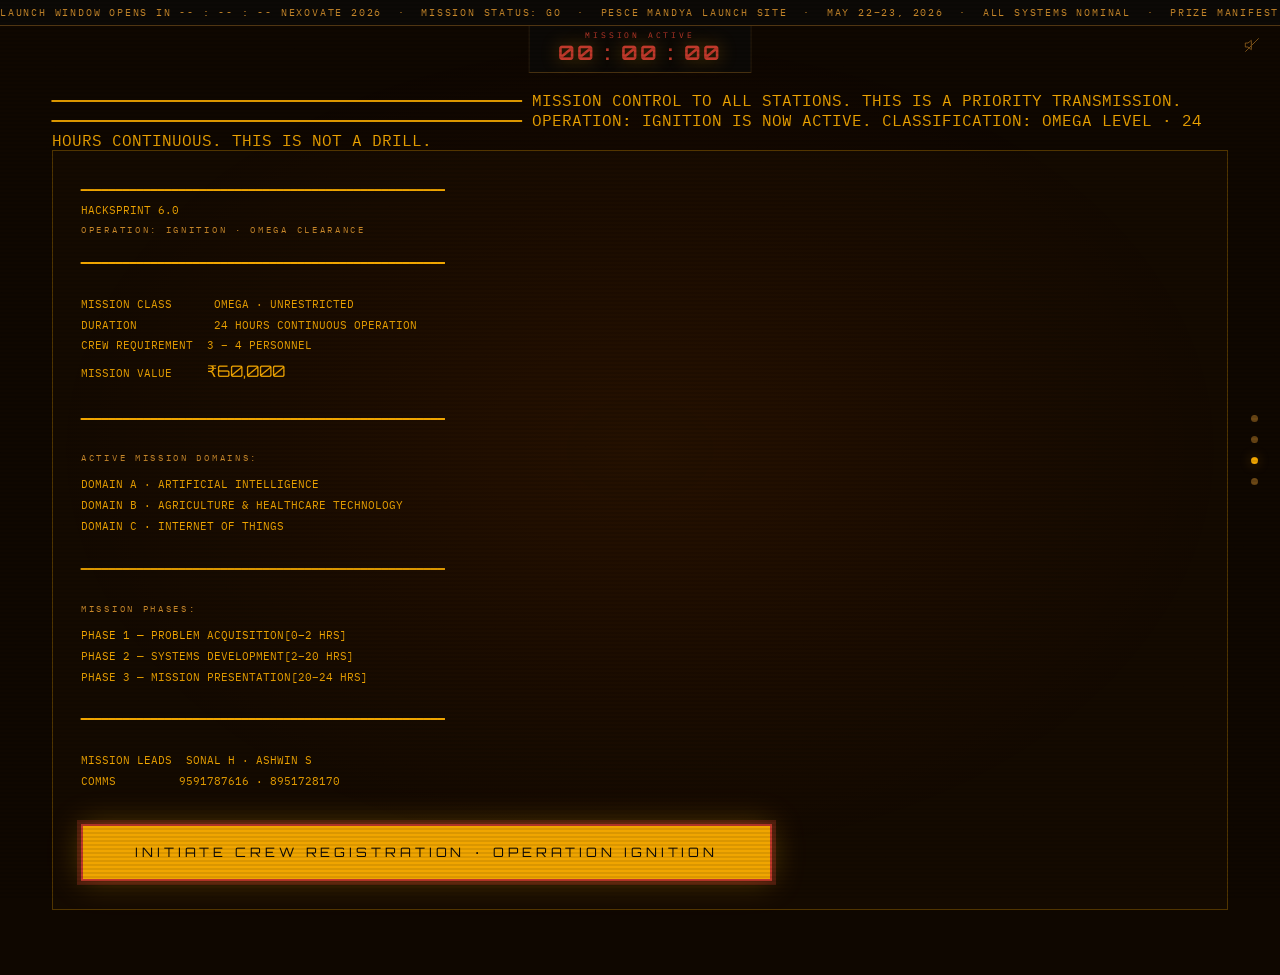
==== hacksprint.html @ f3a2b537 "Second Commit" ====
<!DOCTYPE html>
<html lang="en">
<head>
  <meta charset="UTF-8">
  <meta name="viewport" content="width=device-width, initial-scale=1.0">
  <title>OPERATION IGNITION · NEXOVATE 2026</title>
  
  <link rel="preconnect" href="https://fonts.googleapis.com">
  <link href="https://fonts.googleapis.com/css2?family=Orbitron:wght@400;700;900&family=IBM+Plex+Mono:ital,wght@0,300;0,400;0,500;1,400&display=swap" rel="stylesheet">
  
  <link rel="stylesheet" href="css/base.css">
  <link rel="stylesheet" href="css/chrome.css">
  <link rel="stylesheet" href="css/transitions.css">
  <link rel="stylesheet" href="css/hacksprint.css">
  
  <script src="js/navigate.js"></script>
  <script src="js/chrome.js"></script>

</head>
<body data-page="hacksprint">
  <main class="page">
    <div class="tx-block" id="tx-block">
      <span class="tx-line">━━━━━━━━━━━━━━━━━━━━━━━━━━━━━━━━━━━━━━━━━━━━━━━</span>
      <span class="tx-line">MISSION CONTROL TO ALL STATIONS.</span>
      <span class="tx-line">THIS IS A PRIORITY TRANSMISSION.</span>
      <span class="tx-line">━━━━━━━━━━━━━━━━━━━━━━━━━━━━━━━━━━━━━━━━━━━━━━━</span>
      <span class="tx-line">OPERATION: IGNITION IS NOW ACTIVE.</span>
      <span class="tx-line">CLASSIFICATION: OMEGA LEVEL · 24 HOURS CONTINUOUS.</span>
      <span class="tx-line">THIS IS NOT A DRILL.</span>
    </div>

    <div class="hack-brief" id="hack-brief">
      <div class="div-line">━━━━━━━━━━━━━━━━━━━━━━━━━━━━━━━━━━━━━━━━━━━━━━━━━━━━</div>
      <div class="fp-op">HACKSPRINT 6.0</div>
      <div style="font-size:9px;letter-spacing:.3em;color:var(--amber-dk);margin-bottom:14px;">OPERATION: IGNITION · OMEGA CLEARANCE</div>
      <div class="div-line">━━━━━━━━━━━━━━━━━━━━━━━━━━━━━━━━━━━━━━━━━━━━━━━━━━━━</div>
      <br>
      <span class="fp-lbl">MISSION CLASS &nbsp;&nbsp;&nbsp;&nbsp;&nbsp;</span><span class="fp-val">OMEGA · UNRESTRICTED</span><br>
      <span class="fp-lbl">DURATION &nbsp;&nbsp;&nbsp;&nbsp;&nbsp;&nbsp;&nbsp;&nbsp;&nbsp;&nbsp;</span><span class="fp-val">24 HOURS CONTINUOUS OPERATION</span><br>
      <span class="fp-lbl">CREW REQUIREMENT &nbsp;</span><span class="fp-val">3 – 4 PERSONNEL</span><br>
      <span class="fp-lbl">MISSION VALUE &nbsp;&nbsp;&nbsp;&nbsp;</span><span class="fp-prize">₹60,000</span><br>
      <br>
      <div class="div-line">━━━━━━━━━━━━━━━━━━━━━━━━━━━━━━━━━━━━━━━━━━━━━━━━━━━━</div>
      <br>
      <div style="font-size:9px;letter-spacing:.3em;color:var(--amber-dk);margin-bottom:8px;">ACTIVE MISSION DOMAINS:</div>
      <div class="hack-domain">DOMAIN A · ARTIFICIAL INTELLIGENCE</div>
      <div class="hack-domain">DOMAIN B · AGRICULTURE & HEALTHCARE TECHNOLOGY</div>
      <div class="hack-domain">DOMAIN C · INTERNET OF THINGS</div>
      <br>
      <div class="div-line">━━━━━━━━━━━━━━━━━━━━━━━━━━━━━━━━━━━━━━━━━━━━━━━━━━━━</div>
      <br>
      <div style="font-size:9px;letter-spacing:.3em;color:var(--amber-dk);margin-bottom:8px;">MISSION PHASES:</div>
      <div class="hack-phase-row"><span>PHASE 1 — PROBLEM ACQUISITION</span><span>[0–2 HRS]</span></div>
      <div class="hack-phase-row"><span>PHASE 2 — SYSTEMS DEVELOPMENT</span><span>[2–20 HRS]</span></div>
      <div class="hack-phase-row"><span>PHASE 3 — MISSION PRESENTATION</span><span>[20–24 HRS]</span></div>
      <br>
      <div class="div-line">━━━━━━━━━━━━━━━━━━━━━━━━━━━━━━━━━━━━━━━━━━━━━━━━━━━━</div>
      <br>
      <span class="fp-lbl">MISSION LEADS &nbsp;</span><span class="fp-val">SONAL H · ASHWIN S</span><br>
      <span class="fp-lbl">COMMS &nbsp;&nbsp;&nbsp;&nbsp;&nbsp;&nbsp;&nbsp;&nbsp;</span><span class="fp-val">9591787616 · 8951728170</span>
      <br>
      <button class="btn btn-omega" onclick="regFor()">
        INITIATE CREW REGISTRATION · OPERATION IGNITION
      </button>
    </div>
  </main>
<script>
  function regFor() {
    sessionStorage.setItem('preselect', 'hacksprint');
    navigate('registration');
  }
</script>
</body>
</html>
---- css/base.css ----
:root {
  --bg:        #0D0A07;
  --bg2:       #110D09;
  --bg3:       #0A0805;
  --amber:     #F0A500;
  --amber-dk:  #C8882A;
  --amber-dim: rgba(240, 165, 0, 0.10);
  --amber-glow:rgba(240, 165, 0, 0.35);
  --offwhite:  #E8E0D0;
  --red:       #C0392B;
  --blue:      #4A6E8A;
  --blue-dim:  rgba(74, 110, 138, 0.06);
  --hack-bg:   #0F0700;
  --font-d:    'Orbitron', monospace;
  --font-m:    'IBM Plex Mono', monospace;
}
*, *::before, *::after { margin: 0; padding: 0; box-sizing: border-box; }
html { scroll-behavior: smooth; }
body {
  background: var(--bg);
  color: var(--amber);
  font-family: var(--font-m);
  overflow-x: hidden;
  min-height: 100vh;
}
.page {
  min-height: 100vh;
  padding: 90px 52px 60px;   /* top: 90px clears ticker + tminus bar */
  position: relative;
}
@media (max-width: 768px) {
  .page { padding: 90px 20px 80px; }
}
#scanlines {
  position: fixed; inset: 0; pointer-events: none; z-index: 9998;
  background: repeating-linear-gradient(
    0deg, transparent, transparent 2px,
    rgba(0,0,0,0.09) 2px, rgba(0,0,0,0.09) 4px
  );
}
#grain-svg {
  position: fixed; inset: 0; width: 100%; height: 100%;
  pointer-events: none; z-index: 9997; opacity: 0.055;
}
#static-overlay {
  position: fixed; inset: 0; z-index: 9999; display: none;
}
#static-canvas { width: 100%; height: 100%; display: block; }
.lbl   { font-size: 9px;  letter-spacing: .45em; color: var(--amber-dk); display: block; }
.ttl   { font-family: var(--font-d); font-size: 26px; font-weight: 900;
         letter-spacing: .18em; color: var(--offwhite); text-transform: uppercase; }
.mono  { font-family: var(--font-m); }
.amber { color: var(--amber); }
.dim   { color: var(--amber-dk); }
.white { color: var(--offwhite); }
.red   { color: var(--red); }
.blue  { color: var(--blue); }

.divider { /* ━━━ unicode horizontal rule */
  color: var(--amber-dk);
  letter-spacing: .04em;
  font-size: 10px;
  display: block;
  margin: 8px 0;
}
.btn {
  font-family: var(--font-d);
  letter-spacing: 0.24em;
  border: none;
  cursor: pointer;
  text-transform: uppercase;
  transition: background 0.2s, box-shadow 0.2s;
}
.btn-primary {
  font-size: 12px;
  color: var(--bg);
  background: var(--amber);
  padding: 15px 44px;
  clip-path: polygon(8px 0%, 100% 0%, calc(100% - 8px) 100%, 0% 100%);
  animation: pulse-btn 2.2s ease-in-out infinite;
}
.btn-primary:hover {
  background: var(--offwhite);
  box-shadow: 0 0 36px var(--amber-glow);
  animation: none;
}
.btn-action {
  font-size: 10px;
  color: var(--bg);
  background: var(--amber);
  padding: 11px 16px;
  width: 100%;
  clip-path: polygon(5px 0%, 100% 0%, calc(100% - 5px) 100%, 0% 100%);
}
.btn-action:hover { background: var(--offwhite); box-shadow: 0 0 18px rgba(240,165,0,.4); }
.btn-ghost {
  font-size: 11px;
  color: var(--amber);
  background: transparent;
  border: 1px solid var(--amber);
  padding: 11px 28px;
}
.btn-ghost:hover { background: rgba(240,165,0,0.12); }

@keyframes pulse-btn {
  0%,100% { box-shadow: 0 0 18px rgba(240,165,0,.25); }
  50%      { box-shadow: 0 0 40px rgba(240,165,0,.55); }
}
@keyframes page-in {
  from { opacity: 0; transform: translateY(6px); }
  to   { opacity: 1; transform: none; }
}
.page { animation: page-in 0.35s ease-out forwards; }

/* ── btn-next (registration steps) ── */
.btn-next {
  font-size: 11px;
  color: var(--bg);
  background: var(--amber);
  padding: 12px 32px;
  clip-path: polygon(6px 0%, 100% 0%, calc(100% - 6px) 100%, 0% 100%);
  transition: background 0.2s, box-shadow 0.2s;
}
.btn-next:hover {
  background: var(--offwhite);
  box-shadow: 0 0 24px var(--amber-glow);
}

/* ── btn-file (dossier file panel) ── */
.btn-file {
  font-size: 10px;
  color: var(--bg);
  background: var(--amber);
  padding: 11px 20px;
  width: 100%;
  margin-top: 12px;
  clip-path: polygon(5px 0%, 100% 0%, calc(100% - 5px) 100%, 0% 100%);
  transition: background 0.2s, box-shadow 0.2s;
}
.btn-file:hover {
  background: var(--offwhite);
  box-shadow: 0 0 18px rgba(240,165,0,.4);
}

/* ── danger variant (launch button) ── */
.btn-next.danger {
  background: var(--red);
}
.btn-next.danger:hover {
  background: #e74c3c;
  box-shadow: 0 0 24px rgba(192, 57, 43, 0.5);
}
.btn-next.full {
  width: 100%;
}
---- css/chrome.css ----
#ticker {
  position: fixed; top: 0; left: 0; right: 0; height: 26px;
  background: rgba(13,10,7,0.97);
  border-bottom: 1px solid rgba(200,136,42,0.4);
  overflow: hidden; z-index: 200;
  display: flex; align-items: center;
}
#ticker-inner {
  white-space: nowrap;
  animation: tick 55s linear infinite;
  font-size: 10px; letter-spacing: 0.18em; color: var(--amber-dk);
}
#ticker-inner em { color: var(--amber); font-style: normal; }
#ticker:hover #ticker-inner { animation-play-state: paused; }
@keyframes tick {
  from { transform: translateX(100vw); }
  to   { transform: translateX(-100%); }
}
#tminus {
  position: fixed; top: 26px; left: 50%; transform: translateX(-50%);
  background: rgba(13,10,7,0.97);
  border-bottom: 1px solid rgba(200,136,42,0.35);
  border-left:   1px solid rgba(200,136,42,0.15);
  border-right:  1px solid rgba(200,136,42,0.15);
  padding: 4px 28px 7px; text-align: center; z-index: 200;
  white-space: nowrap;
}
#tminus-lbl {
  font-size: 8px; letter-spacing: .35em; color: var(--amber-dk); display: block;
}
#tminus-dig {
  font-family: var(--font-d); font-size: 20px; font-weight: 700;
  color: var(--amber); letter-spacing: .12em;
  text-shadow: 0 0 18px rgba(240,165,0,.4);
}
@media (max-width: 768px) { #tminus-dig { font-size: 15px; } }
#nav-dots {
  position: fixed; right: 22px; top: 50%; transform: translateY(-50%);
  display: flex; flex-direction: column; gap: 14px; z-index: 200;
}
@media (max-width: 768px) { #nav-dots { display: none; } }
.nd {
  width: 7px; height: 7px; border-radius: 50%;
  background: var(--amber-dk); opacity: 0.5;
  cursor: pointer; transition: all .3s; position: relative;
}
.nd.on { background: var(--amber); box-shadow: 0 0 12px var(--amber-glow); opacity: 1; }
.nd::after {
  content: attr(data-lbl);
  position: absolute; right: 18px; top: 50%; transform: translateY(-50%);
  font-size: 8px; letter-spacing: .2em; color: var(--amber-dk);
  white-space: nowrap; opacity: 0; transition: .2s;
}
.nd:hover::after { opacity: 1; }
#sound-btn {
  position: fixed; top: 33px; right: 16px; z-index: 200;
  background: transparent; border: none; cursor: pointer;
  color: var(--amber-dk); opacity: 0.6; transition: opacity 0.2s;
  padding: 4px;
}
#sound-btn:hover { opacity: 1; }
#sound-btn svg { width: 16px; height: 16px; display: block; }
#mobile-nav {
  display: none;
  position: fixed; bottom: 0; left: 0; right: 0; height: 52px;
  background: rgba(13,10,7,0.97);
  border-top: 1px solid rgba(200,136,42,0.3);
  z-index: 200;
  align-items: center; justify-content: space-between;
  padding: 0 20px;
  font-size: 9px; letter-spacing: 0.3em; color: var(--amber-dk);
  font-family: var(--font-m);
}
@media (max-width: 768px) { #mobile-nav { display: flex; } }
#mobile-nav span { color: var(--amber); letter-spacing: 0.4em; }
#mobile-nav button {
  background: transparent; border: none; color: var(--amber-dk);
  font-family: var(--font-m); font-size: 9px; letter-spacing: 0.3em;
  cursor: pointer; padding: 8px;
}
#mobile-nav button:hover { color: var(--amber); }
---- css/transitions.css ----
/* Static overlay */
#static-overlay { position: fixed; inset: 0; z-index: 9999; display: none; }
#static-canvas  { width: 100%; height: 100%; display: block; }

/* Page-out: fired just before navigation */
.page-exit {
  animation: page-out 0.18s ease-in forwards;
}
@keyframes page-out {
  to { opacity: 0; transform: translateY(-4px); }
}
---- css/hacksprint.css ----
body[data-page="hacksprint"] { background: var(--hack-bg); }
body[data-page="hacksprint"]::before {
  content: '';
  position: fixed; inset: 0; pointer-events: none;
  background: radial-gradient(ellipse at center, rgba(240,100,0,.08) 0%, transparent 65%);
  z-index: 0;
}
#trajectory-arc { position: absolute; inset: 0; width: 100%; height: 100%; pointer-events: none; z-index: 0; }
#tx-overlay {
  position: fixed; inset: 0; z-index: 100;
  display: flex; flex-direction: column; align-items: center; justify-content: center;
  background: var(--hack-bg);
}
#tx-lines { font-family: var(--font-m); font-size: 13px; letter-spacing: .28em; line-height: 2.2; text-align: center; }
.tx-dim  { color: var(--amber-dk); }
.tx-amber{ color: var(--amber); }
.tx-large{ font-family: var(--font-d); font-size: 16px; letter-spacing: .22em; }
.tx-red  { color: var(--red); font-family: var(--font-d); font-size: 15px; letter-spacing: .3em; }
.tx-bold { font-weight: 700; }
#tx-skip {
  position: absolute; bottom: 32px; right: 32px;
  background: transparent; border: 1px solid rgba(200,136,42,0.3);
  color: var(--amber-dk); font-family: var(--font-m); font-size: 9px;
  letter-spacing: .3em; padding: 6px 14px; cursor: pointer;
}
#tx-skip:hover { color: var(--amber); border-color: rgba(200,136,42,0.7); }
#hack-content {
  position: relative; z-index: 1;
  max-width: 680px; width: 100%; margin: 0 auto;
  display: flex; flex-direction: column; align-items: center; text-align: center;
}
.hack-op {
  font-family: var(--font-d); font-size: 32px; font-weight: 900;
  letter-spacing: .22em; color: var(--amber); margin-top: 8px;
}
.hack-sub { font-family: var(--font-m); font-size: 14px; letter-spacing: .38em; color: var(--offwhite); }
.divider-line { width: 100%; border-top: 1px solid rgba(240,165,0,0.3); margin: 20px 0; }
.hack-brief {
  width: 100%; border: 1px solid rgba(240,165,0,.28);
  padding: 28px; background: rgba(240,165,0,.025);
  font-family: var(--font-m); font-size: 11px; line-height: 1.9;
  text-align: left;
}
.hack-brief-title { font-family: var(--font-m); font-size: 9px; letter-spacing: .3em; color: var(--amber-dk); padding: 8px 0; }
.brief-row, .brief-domain, .brief-phase { margin: 4px 0; }
.brief-section-title { font-size: 9px; letter-spacing: .3em; color: var(--amber-dk); margin: 10px 0 6px; }
.fp-prize { color: var(--amber); font-family: var(--font-d); font-size: 16px; }
.hack-desc {
  width: 100%; font-family: var(--font-m); font-size: 11px; line-height: 1.9;
  color: var(--offwhite); margin-top: 20px; text-align: left;
}
.btn-omega {
  font-family: var(--font-d); font-size: 13px; letter-spacing: .3em;
  color: var(--bg); background: var(--amber);
  border: 2px solid var(--red); padding: 18px 52px;
  box-shadow: 0 0 0 4px rgba(192,57,43,.3), 0 0 32px rgba(240,165,0,.3);
  animation: omega-pulse 1.8s ease-in-out infinite;
  margin-top: 32px; cursor: pointer;
}
.btn-omega:hover { background: var(--offwhite); animation: none; }
@keyframes omega-pulse {
  0%,100% { box-shadow: 0 0 0 4px rgba(192,57,43,.3), 0 0 20px rgba(240,165,0,.25); }
  50%      { box-shadow: 0 0 0 4px rgba(192,57,43,.5), 0 0 48px rgba(240,165,0,.55); }
}
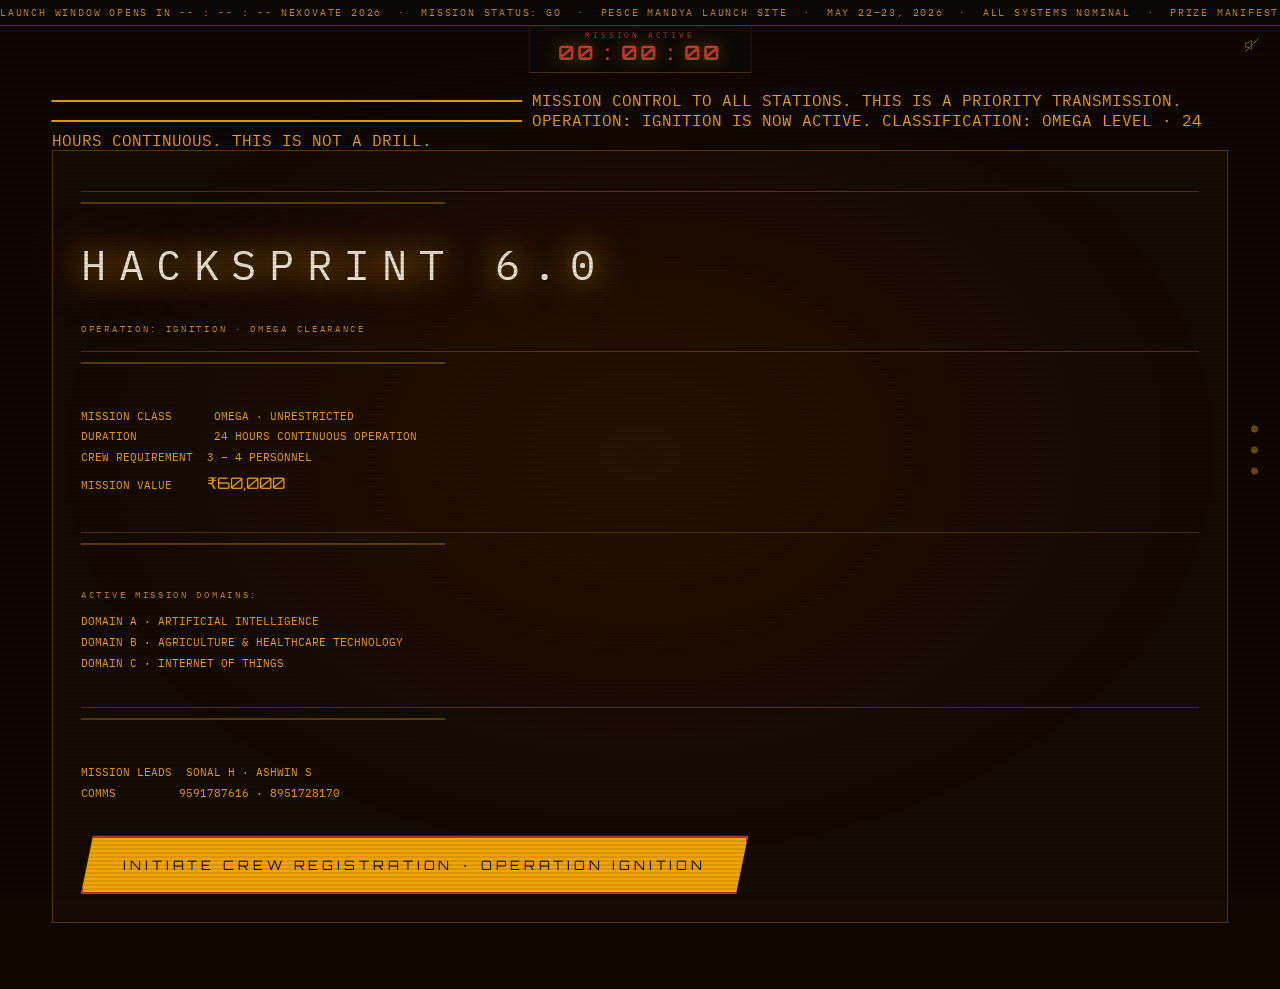
==== commit 272d9ec1: "Integrate Hacksprint card into dossier and highlight title" ====
--- a/hacksprint.html
+++ b/hacksprint.html
@@ -31,7 +31,7 @@
 
     <div class="hack-brief" id="hack-brief">
       <div class="div-line">━━━━━━━━━━━━━━━━━━━━━━━━━━━━━━━━━━━━━━━━━━━━━━━━━━━━</div>
-      <div class="fp-op">HACKSPRINT 6.0</div>
+      <div class="fp-op hack-title-highlight">HACKSPRINT 6.0</div>
       <div style="font-size:9px;letter-spacing:.3em;color:var(--amber-dk);margin-bottom:14px;">OPERATION: IGNITION · OMEGA CLEARANCE</div>
       <div class="div-line">━━━━━━━━━━━━━━━━━━━━━━━━━━━━━━━━━━━━━━━━━━━━━━━━━━━━</div>
       <br>
@@ -46,13 +46,6 @@
       <div class="hack-domain">DOMAIN A · ARTIFICIAL INTELLIGENCE</div>
       <div class="hack-domain">DOMAIN B · AGRICULTURE & HEALTHCARE TECHNOLOGY</div>
       <div class="hack-domain">DOMAIN C · INTERNET OF THINGS</div>
-      <br>
-      <div class="div-line">━━━━━━━━━━━━━━━━━━━━━━━━━━━━━━━━━━━━━━━━━━━━━━━━━━━━</div>
-      <br>
-      <div style="font-size:9px;letter-spacing:.3em;color:var(--amber-dk);margin-bottom:8px;">MISSION PHASES:</div>
-      <div class="hack-phase-row"><span>PHASE 1 — PROBLEM ACQUISITION</span><span>[0–2 HRS]</span></div>
-      <div class="hack-phase-row"><span>PHASE 2 — SYSTEMS DEVELOPMENT</span><span>[2–20 HRS]</span></div>
-      <div class="hack-phase-row"><span>PHASE 3 — MISSION PRESENTATION</span><span>[20–24 HRS]</span></div>
       <br>
       <div class="div-line">━━━━━━━━━━━━━━━━━━━━━━━━━━━━━━━━━━━━━━━━━━━━━━━━━━━━</div>
       <br>
--- a/css/base.css
+++ b/css/base.css
@@ -30,6 +30,22 @@
 }
 @media (max-width: 768px) {
   .page { padding: 90px 20px 80px; }
+
+  /* Prevent Orbitron display titles overflowing on narrow screens */
+  .ttl {
+    font-size: clamp(16px, 5.5vw, 26px);
+    letter-spacing: .1em;
+  }
+}
+
+@media (max-width: 360px) {
+  .page { padding: 90px 12px 80px; }
+}
+
+/* Suppress iOS tap flash on interactive elements */
+.btn, .btn-primary, .btn-action, .btn-ghost, .btn-next, .btn-file, .btn-next.danger {
+  -webkit-tap-highlight-color: transparent;
+  touch-action: manipulation;
 }
 #scanlines {
   position: fixed; inset: 0; pointer-events: none; z-index: 9998;
@@ -46,8 +62,8 @@
   position: fixed; inset: 0; z-index: 9999; display: none;
 }
 #static-canvas { width: 100%; height: 100%; display: block; }
-.lbl   { font-size: 9px;  letter-spacing: .45em; color: var(--amber-dk); display: block; }
-.ttl   { font-family: var(--font-d); font-size: 26px; font-weight: 900;
+.lbl, .section-lbl { font-size: 9px;  letter-spacing: .45em; color: var(--amber-dk); display: block; }
+.ttl, .section-ttl { font-family: var(--font-d); font-size: 26px; font-weight: 900;
          letter-spacing: .18em; color: var(--offwhite); text-transform: uppercase; }
 .mono  { font-family: var(--font-m); }
 .amber { color: var(--amber); }
@@ -56,13 +72,13 @@
 .red   { color: var(--red); }
 .blue  { color: var(--blue); }
 
-.divider { /* ━━━ unicode horizontal rule */
-  color: var(--amber-dk);
-  letter-spacing: .04em;
-  font-size: 10px;
-  display: block;
-  margin: 8px 0;
+.divider, .div-line {
+  border-top: 1px solid var(--amber-dk);
+  opacity: 0.3;
+  margin: 12px 0;
+  width: 100%;
 }
+.divider::after, .div-line::after { display: none; }
 .btn {
   font-family: var(--font-d);
   letter-spacing: 0.24em;
@@ -72,12 +88,30 @@
   transition: background 0.2s, box-shadow 0.2s;
 }
 .btn-primary {
-  font-size: 12px;
+  font-size: 13px;
   color: var(--bg);
   background: var(--amber);
-  padding: 15px 44px;
-  clip-path: polygon(8px 0%, 100% 0%, calc(100% - 8px) 100%, 0% 100%);
+  padding: 18px 60px;
+  display: inline-flex;
+  flex-direction: column;
+  align-items: center;
+  justify-content: center;
+  gap: 6px;
+  /* Use a slightly larger clip offset to ensure text safety */
+  clip-path: polygon(12px 0%, 100% 0%, calc(100% - 12px) 100%, 0% 100%);
   animation: pulse-btn 2.2s ease-in-out infinite;
+  width: auto;
+  max-width: 90vw;
+  text-align: center;
+  line-height: 1.3;
+  white-space: normal; /* Allow wrapping to keep text inside the box */
+}
+.btn-subtitle {
+  display: block;
+  font-size: 8px;
+  letter-spacing: 0.35em;
+  opacity: 0.8;
+  font-family: var(--font-m);
 }
 .btn-primary:hover {
   background: var(--offwhite);
--- a/css/chrome.css
+++ b/css/chrome.css
@@ -33,7 +33,33 @@
   color: var(--amber); letter-spacing: .12em;
   text-shadow: 0 0 18px rgba(240,165,0,.4);
 }
-@media (max-width: 768px) { #tminus-dig { font-size: 15px; } }
+@media (max-width: 768px) {
+  #tminus-dig { font-size: 15px; }
+
+  /* Prevent tminus from overflowing viewport width */
+  #tminus {
+    max-width: calc(100vw - 40px);
+    padding: 4px 14px 6px;
+  }
+
+  /* Shrink label to save vertical space */
+  #tminus-lbl {
+    font-size: 7px;
+    letter-spacing: .25em;
+  }
+
+  /* Move sound button below ticker, left side — avoids tminus overlap */
+  #sound-btn {
+    top: 30px;
+    right: auto;
+    left: 10px;
+    opacity: 0.45;
+  }
+}
+@media (max-width: 360px) {
+  #tminus { padding: 4px 8px 5px; }
+  #tminus-dig { font-size: 13px; letter-spacing: 0.05em; }
+}
 #nav-dots {
   position: fixed; right: 22px; top: 50%; transform: translateY(-50%);
   display: flex; flex-direction: column; gap: 14px; z-index: 200;
--- a/css/hacksprint.css
+++ b/css/hacksprint.css
@@ -33,6 +33,13 @@
   font-family: var(--font-d); font-size: 32px; font-weight: 900;
   letter-spacing: .22em; color: var(--amber); margin-top: 8px;
 }
+.hack-title-highlight {
+  font-size: 42px !important;
+  color: var(--offwhite) !important;
+  text-shadow: 0 0 30px var(--amber), 0 0 60px rgba(240,165,0,0.4);
+  letter-spacing: 0.3em;
+  margin-bottom: 15px;
+}
 .hack-sub { font-family: var(--font-m); font-size: 14px; letter-spacing: .38em; color: var(--offwhite); }
 .divider-line { width: 100%; border-top: 1px solid rgba(240,165,0,0.3); margin: 20px 0; }
 .hack-brief {
@@ -52,13 +59,74 @@
 .btn-omega {
   font-family: var(--font-d); font-size: 13px; letter-spacing: .3em;
   color: var(--bg); background: var(--amber);
-  border: 2px solid var(--red); padding: 18px 52px;
+  border: 2px solid var(--red); padding: 18px 40px;
+  display: inline-flex;
+  flex-direction: column;
+  align-items: center;
+  justify-content: center;
+  gap: 8px;
+  clip-path: polygon(12px 0%, 100% 0%, calc(100% - 12px) 100%, 0% 100%);
   box-shadow: 0 0 0 4px rgba(192,57,43,.3), 0 0 32px rgba(240,165,0,.3);
   animation: omega-pulse 1.8s ease-in-out infinite;
   margin-top: 32px; cursor: pointer;
+  white-space: normal;
+  line-height: 1.4;
+  width: auto;
 }
 .btn-omega:hover { background: var(--offwhite); animation: none; }
 @keyframes omega-pulse {
   0%,100% { box-shadow: 0 0 0 4px rgba(192,57,43,.3), 0 0 20px rgba(240,165,0,.25); }
-  50%      { box-shadow: 0 0 0 4px rgba(192,57,43,.5), 0 0 48px rgba(240,165,0,.55); }
 }
+
+@media (max-width: 768px) {
+  /* Transmission overlay text */
+  #tx-lines {
+    font-size: 11px;
+    letter-spacing: .18em;
+    padding: 0 20px;
+    line-height: 2;
+  }
+
+  .tx-large {
+    font-size: 13px;
+    letter-spacing: .16em;
+  }
+
+  .tx-red {
+    font-size: 12px;
+    letter-spacing: .22em;
+  }
+
+  #tx-skip {
+    bottom: 80px; /* clear mobile-nav */
+    right: 20px;
+  }
+
+  /* Main content scaling */
+  .hack-op {
+    font-size: clamp(20px, 7vw, 32px);
+    letter-spacing: .14em;
+  }
+
+  .hack-sub {
+    font-size: 11px;
+    letter-spacing: .22em;
+  }
+
+  .hack-brief {
+    padding: 18px 16px;
+    font-size: 10.5px;
+  }
+
+  .btn-omega {
+    padding: 16px 28px;
+    font-size: 11px;
+    letter-spacing: .2em;
+    width: 100%;
+  }
+
+  /* Clear fixed mobile-nav at bottom */
+  #hack-content {
+    padding-bottom: 70px;
+  }
+}
